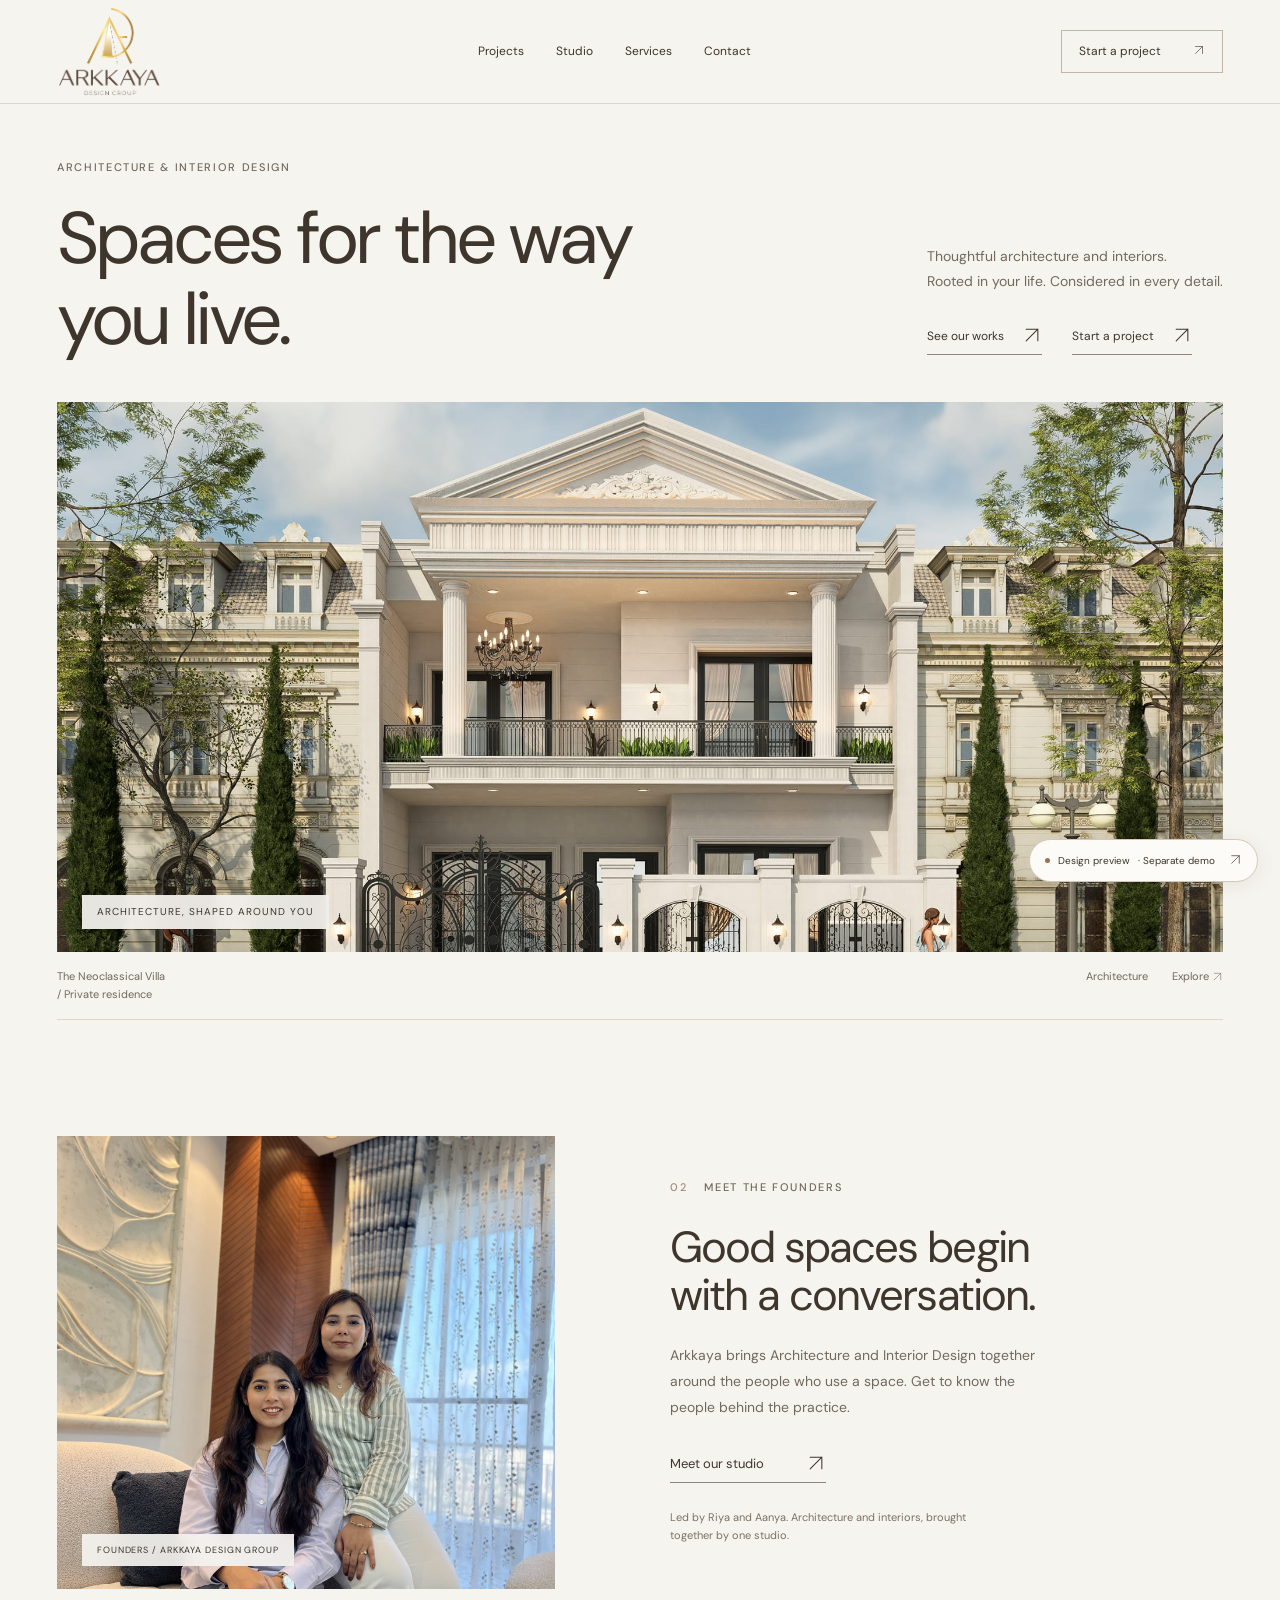
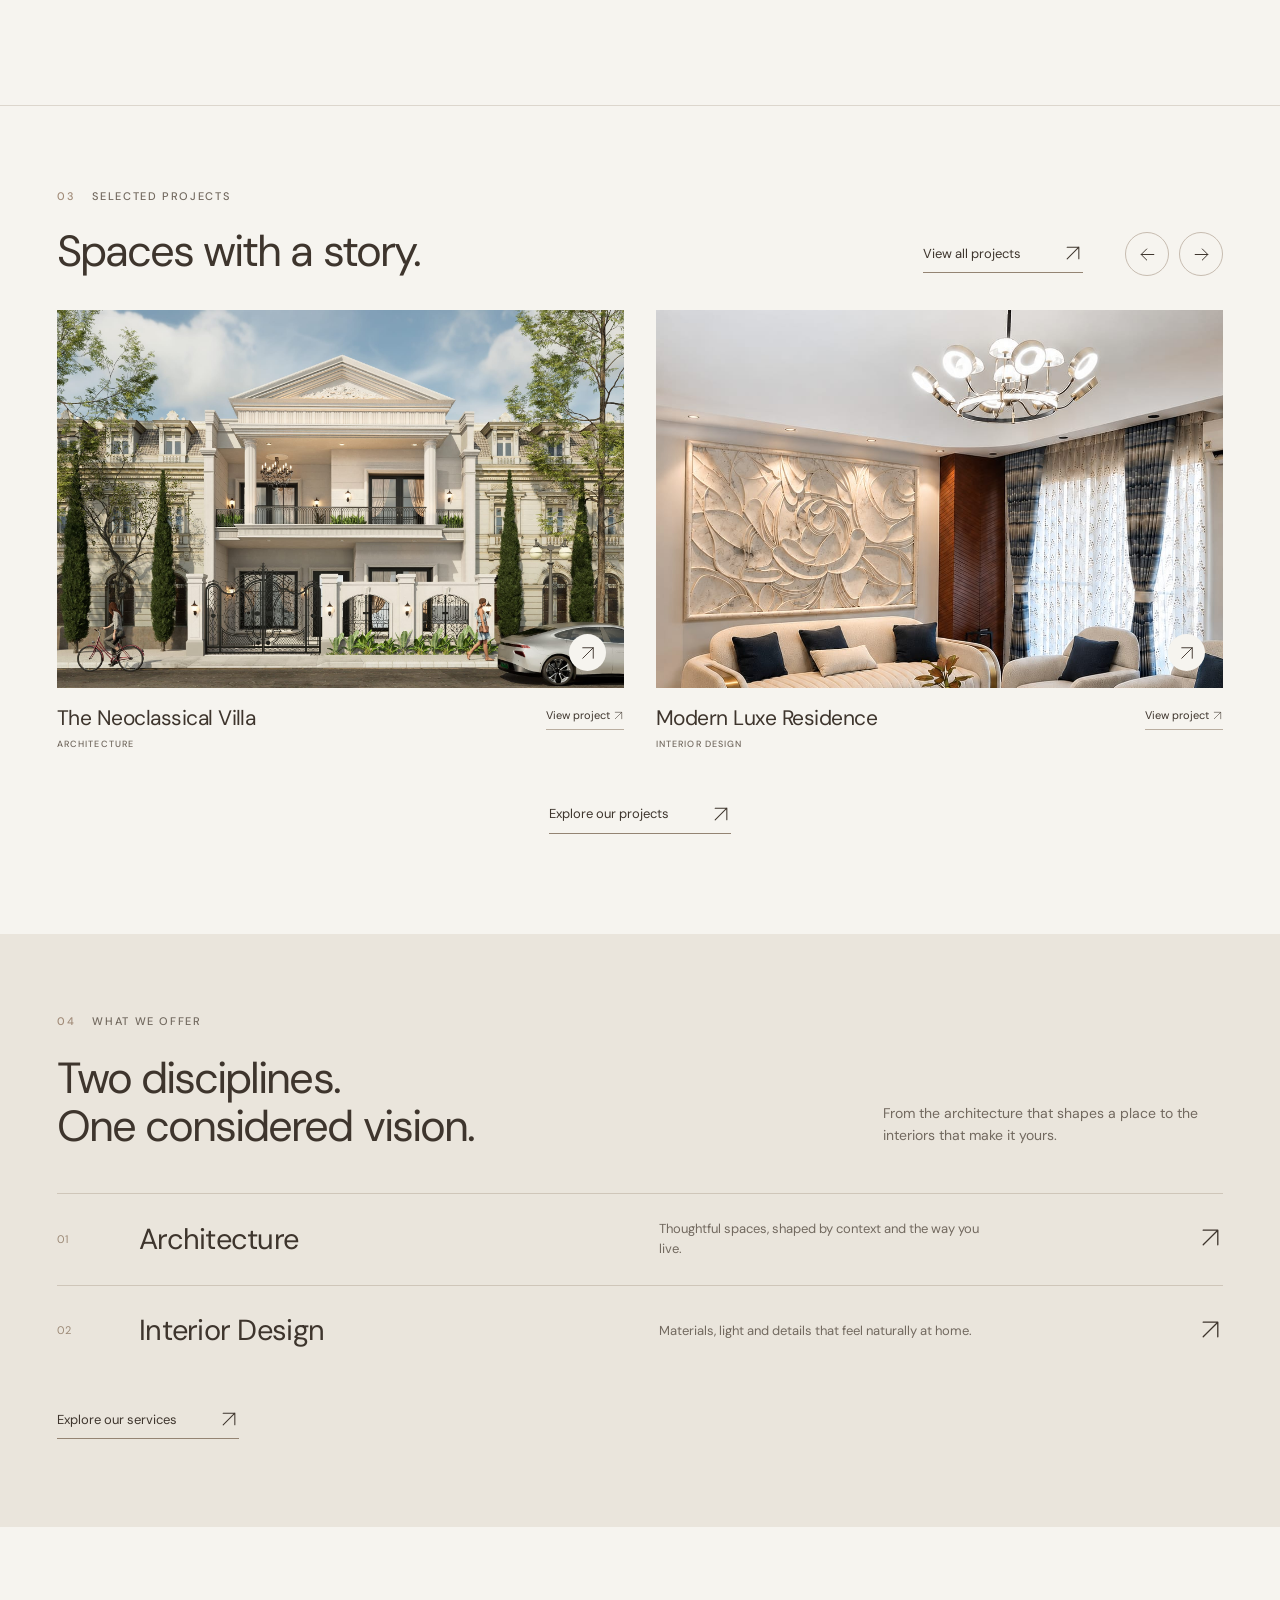
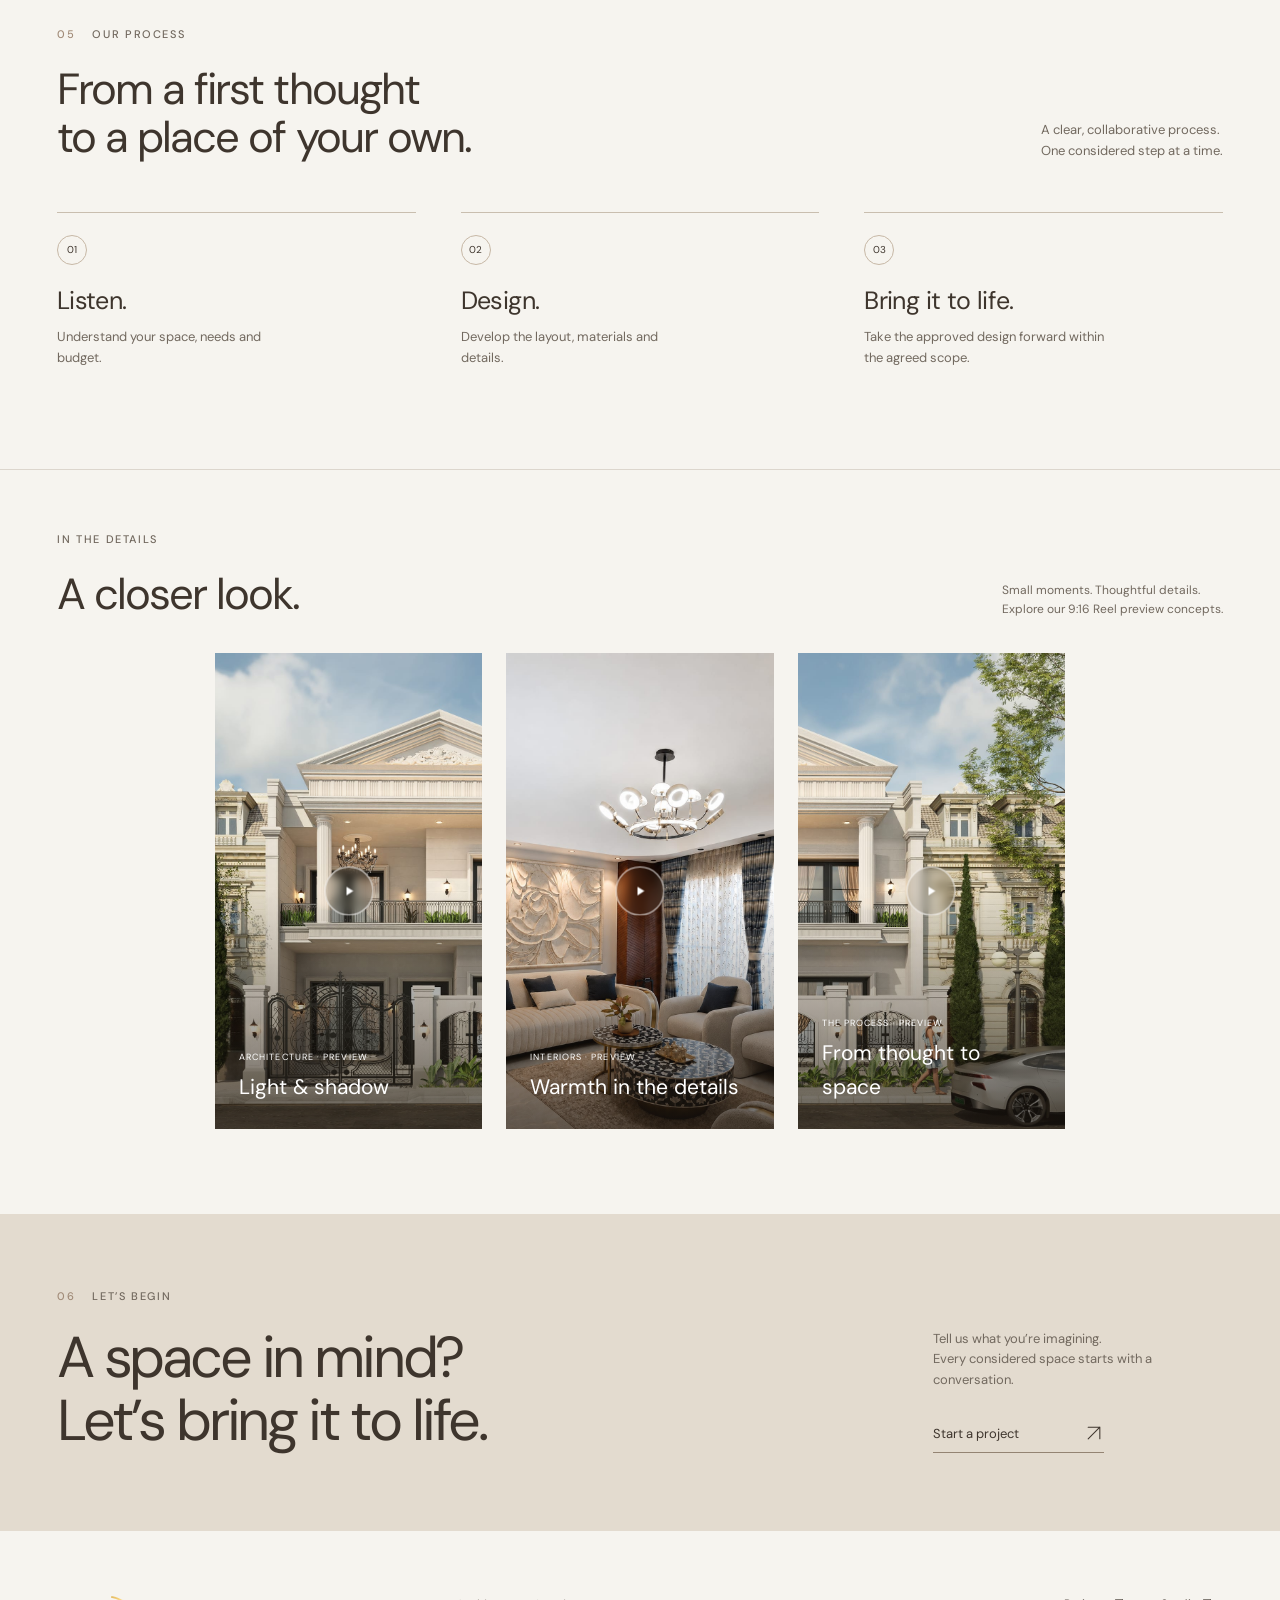
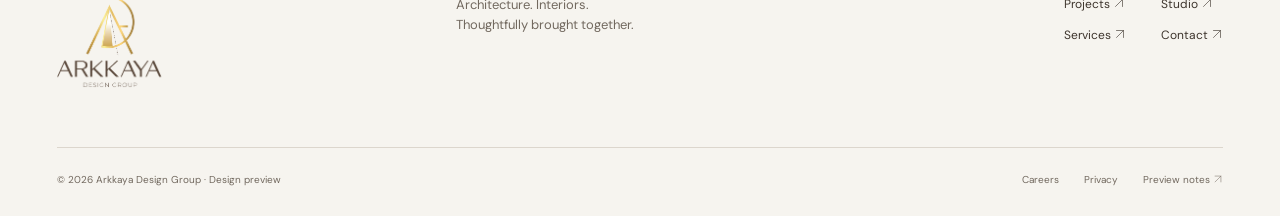
==== arkkaya-demo/index.html @ f7130bdd "Add separate Arkkaya redesign demo and section-by-section JPEG previews" ====
<!doctype html>
<html lang="en">
<head>
  <meta charset="UTF-8">
  <meta name="viewport" content="width=device-width, initial-scale=1.0">
  <meta name="theme-color" content="#f6f4ef">
  <meta name="description" content="A separate, interactive design preview for Arkkaya Design Group. Architecture and interior design, thoughtfully brought together.">
  <meta name="robots" content="noindex, nofollow">
  <title>Arkkaya — Spaces for the way you live</title>
  <link rel="stylesheet" href="styles.css">
  <script src="app.js" defer></script>
</head>
<body>
  <a class="skip-link" href="#main">Skip to content</a>
  <header class="site-header">
    <a class="wordmark" href="#/" aria-label="Arkkaya home"><img class="approved-logo" src="assets/original/assets-logo-full-light-DhTu90zN.png" alt="Arkkaya Design Group"></a>
    <nav class="desktop-nav" aria-label="Main navigation">
      <a href="#/projects">Projects</a><a href="#/about">Studio</a><a href="#/services">Services</a><a href="#/contact">Contact</a>
    </nav>
    <a class="header-cta" href="#/contact">Start a project <span aria-hidden="true">↗</span></a>
    <button class="menu-toggle" aria-label="Open navigation" aria-expanded="false" aria-controls="mobile-nav"><span></span><span></span></button>
  </header>
  <nav id="mobile-nav" class="mobile-nav" aria-label="Mobile navigation" hidden><a href="#/projects">Projects</a><a href="#/about">Studio</a><a href="#/services">Services</a><a href="#/contact">Contact</a></nav>
  <main id="main" tabindex="-1"></main>
  <footer class="site-footer">
    <div class="footer-top"><a class="wordmark" href="#/"><img class="approved-logo" src="assets/original/assets-logo-full-light-DhTu90zN.png" alt="Arkkaya Design Group"></a><p>Architecture. Interiors.<br>Thoughtfully brought together.</p><nav aria-label="Footer navigation"><a href="#/projects">Projects ↗</a><a href="#/about">Studio ↗</a><a href="#/services">Services ↗</a><a href="#/contact">Contact ↗</a></nav></div>
    <div class="footer-bottom"><span>© <span id="year">2026</span> Arkkaya Design Group · Design preview</span><div><a href="#/careers">Careers</a><a href="#/privacy">Privacy</a><button class="text-button" data-action="preview-notes">Preview notes ↗</button></div></div>
  </footer>
  <button class="preview-badge" data-action="preview-notes"><span></span> Design preview <span class="badge-detail">· Separate demo</span><span aria-hidden="true">↗</span></button>
  <dialog id="dialog" aria-label="Design preview"><button class="dialog-close" aria-label="Close dialog">×</button><div id="dialog-content"></div></dialog>
</body>
</html>
---- arkkaya-demo/styles.css ----
@font-face{font-family:DM Sans;src:url('assets/dm-sans.woff2') format('woff2');font-weight:400;font-style:normal;font-display:swap}
@font-face{font-family:DM Sans;src:url('assets/dm-sans-medium.woff2') format('woff2');font-weight:500 700;font-style:normal;font-display:swap}
:root{--paper:#f6f4ef;--white:#fdfcf9;--ink:#3e352d;--muted:#72695f;--line:#dcd6cd;--brown:#70513c;--sand:#eae5dc;--pad:clamp(24px,4.45vw,80px)}
*{box-sizing:border-box}html{scroll-behavior:smooth;scroll-padding-top:25px}body{margin:0;background:var(--paper);color:var(--ink);font-family:'DM Sans',Arial,sans-serif;font-size:16px;line-height:1.6;-webkit-font-smoothing:antialiased}body:has(dialog[open]){overflow:hidden}button,input,select,textarea{font:inherit}button,a{-webkit-tap-highlight-color:transparent}button,a,input,select,textarea{outline-offset:5px}a{color:inherit;text-decoration:none}button{cursor:pointer;color:inherit}img{display:block;width:100%;object-fit:cover;background:var(--sand)}h1,h2,h3,p{margin:0}h1,h2,h3{font-weight:400;line-height:1.1}h1{font-size:clamp(46px,5.7vw,88px);letter-spacing:-.055em}h2{font-size:clamp(36px,3.4vw,53px);letter-spacing:-.045em}h3{font-size:25px;letter-spacing:-.025em}p{color:var(--muted)}button{border:0;background:none}.container{padding-inline:var(--pad)}.eyebrow{font-size:11px;letter-spacing:.15em;text-transform:uppercase;font-weight:500;line-height:1.4;color:var(--muted)}.eyebrow .index{margin-right:17px;color:#a18b78}.arrow-link{display:inline-flex;gap:42px;align-items:center;padding:8px 0;border-bottom:1px solid #948473;font-size:13px;line-height:1.5;white-space:nowrap}.arrow-link span{font-size:20px;line-height:1}.arrow-link:hover{color:var(--brown);border-color:var(--brown)}.button{display:inline-flex;align-items:center;justify-content:space-between;gap:42px;padding:16px 22px;background:var(--brown);color:#fff;font-size:13px;border:1px solid var(--brown)}.button:hover{background:#543b2a}.button.secondary{background:transparent;color:var(--ink);border-color:var(--line)}.button.secondary:hover{background:var(--sand)}.site-header{height:104px;display:flex;align-items:center;padding:0 var(--pad);gap:30px;border-bottom:1px solid var(--line)}.wordmark{font-size:30px;line-height:1.1;letter-spacing:.13em;display:inline-flex;flex-direction:column;font-weight:500}.wordmark span{font-size:8px;letter-spacing:.32em;margin-top:6px}.desktop-nav{display:flex;gap:32px;margin:auto;font-size:12px}.desktop-nav a{position:relative;padding:8px 0}.desktop-nav a[aria-current=page]:after{content:'';position:absolute;bottom:0;left:0;right:0;height:1px;background:var(--brown)}.header-cta{border:1px solid #c1b6a8;display:flex;gap:32px;padding:11px 17px;font-size:12px}.header-cta:hover{background:var(--sand)}.menu-toggle{display:none}.mobile-nav{padding:20px var(--pad);border-bottom:1px solid var(--line);background:var(--paper)}.mobile-nav:not([hidden]){display:flex;flex-direction:column;gap:12px}.skip-link{position:absolute;top:-60px;left:20px;z-index:100;background:var(--ink);color:#fff;padding:12px}.skip-link:focus{top:10px}#main:focus{outline:none}.hero{padding-top:56px}.hero-heading{display:grid;grid-template-columns:1.5fr 1fr;gap:50px;align-items:end;margin:24px 0 42px}.hero-intro{max-width:328px;margin-left:auto;padding-bottom:5px}.hero-intro p{font-size:14px;line-height:1.8;max-width:300px}.hero-actions{display:flex;gap:30px;margin-top:23px}.hero-actions .arrow-link{gap:18px;font-size:12px}.hero-visual{position:relative;overflow:hidden}.hero-visual>img{height:clamp(350px,43vw,700px);object-position:center 53%}.image-corner{position:absolute;bottom:23px;left:25px;padding:9px 15px;background:rgba(246,244,239,.93);font-size:10px;letter-spacing:.1em;text-transform:uppercase;backdrop-filter:blur(8px)}.hero-caption{display:flex;justify-content:space-between;gap:20px;padding:16px 0;border-bottom:1px solid var(--line);font-size:11px;color:var(--muted)}.hero-caption span:last-child{display:flex;gap:24px}.section{padding-top:116px;padding-bottom:116px}.founders-section{display:grid;grid-template-columns:.9fr 1fr;gap:9vw;align-items:center}.founder-visual{position:relative;aspect-ratio:1.1;overflow:hidden}.founder-visual img{height:100%;object-position:80% 50%}.founder-visual .image-corner{font-size:9px}.founders-copy h2{margin:28px 0 24px}.founders-copy>p{font-size:14px;max-width:380px;line-height:1.85}.founders-copy .arrow-link{margin-top:24px}.founders-copy .asset-note{font-size:11px;line-height:1.7;margin-top:25px;max-width:340px;color:#7d7164}.projects-section{padding-top:83px;padding-bottom:100px;border-top:1px solid var(--line)}.section-heading{display:flex;justify-content:space-between;gap:24px;align-items:end;margin:24px 0 34px}.section-heading .section-heading-right{display:flex;align-items:center;gap:42px}.carousel-controls{display:flex;gap:10px}.round-button{width:44px;height:44px;border:1px solid #c7bcb0;border-radius:50%;font-size:21px;display:inline-flex;align-items:center;justify-content:center}.round-button:hover{background:var(--ink);color:#fff}.project-grid{display:grid;grid-template-columns:repeat(2,1fr);gap:32px}.project-card .project-image{position:relative;overflow:hidden;aspect-ratio:1.5;background:var(--sand)}.project-card img{height:100%;transition:transform .6s}.project-card:hover img{transform:scale(1.035)}.project-image .image-open{position:absolute;bottom:17px;right:18px;background:var(--paper);width:37px;height:37px;display:flex;align-items:center;justify-content:center;border-radius:50%;font-size:18px}.project-card-copy{display:flex;justify-content:space-between;align-items:start;gap:10px;padding-top:19px}.project-card h3{font-size:23px}.project-card-copy .eyebrow{font-size:9px;margin-top:8px;letter-spacing:.12em}.project-card-copy .view-project{font-size:11px;border-bottom:1px solid #baaea0;white-space:nowrap;padding-bottom:4px}.section-bottom-link{display:flex;justify-content:center;margin-top:45px}.services-section{padding-top:80px;padding-bottom:88px;background:var(--sand)}.services-intro{display:grid;grid-template-columns:1fr 1fr;gap:6vw;align-items:end;margin-bottom:42px}.services-intro h2{margin-top:26px}.services-intro>p{font-size:14px;max-width:340px;margin:0 0 4px auto}.service-row{display:grid;grid-template-columns:62px 1fr 1fr 44px;gap:20px;align-items:center;padding:25px 0;border-top:1px solid #cfc6b9}.service-row:last-child{border-bottom:1px solid #cfc6b9}.service-row .num{font-size:11px;color:#9b8976}.service-row h3{font-size:29px}.service-row p{font-size:13px;max-width:330px}.service-row .service-arrow{font-size:25px;text-align:right}.service-row:hover .service-arrow{transform:translate(4px,-4px)}.service-link{margin-top:25px}.process-section{padding-top:100px;padding-bottom:100px}.process-header{display:flex;justify-content:space-between;align-items:end;gap:30px}.process-header h2{margin-top:24px}.process-header>p{font-size:13px;max-width:220px}.process-grid{display:grid;grid-template-columns:repeat(3,1fr);gap:45px;margin-top:50px}.process-step{border-top:1px solid #c9beaf;padding-top:22px}.step-number{width:30px;height:30px;border:1px solid #c7b8a6;border-radius:50%;display:flex;align-items:center;justify-content:center;font-size:10px;margin-bottom:22px}.process-step h3{font-size:25px;margin-bottom:13px}.process-step p{font-size:13px;max-width:240px}.reels-section{padding-top:62px;padding-bottom:85px;border-top:1px solid var(--line)}.reels-grid{display:grid;grid-template-columns:repeat(3,1fr);gap:24px;margin-top:34px}.reel-card{text-align:left;position:relative;aspect-ratio:9/16;overflow:hidden;background:var(--sand);padding:0;width:100%;max-height:435px}.reel-card img{height:100%;transition:transform .6s}.reel-card:hover img{transform:scale(1.04)}.reel-card:after{content:'';position:absolute;inset:50% 0 0;background:linear-gradient(transparent,rgba(30,24,18,.65))}.play-circle{display:flex;align-items:center;justify-content:center;border:1px solid rgba(255,255,255,.8);border-radius:50%;width:49px;height:49px;color:#fff;font-size:15px;position:absolute;top:50%;left:50%;transform:translate(-50%,-50%);background:rgba(70,60,43,.12);backdrop-filter:blur(4px);z-index:1}.reel-caption{position:absolute;bottom:24px;left:24px;right:24px;z-index:1;color:#fff}.reel-caption span{font-size:9px;letter-spacing:.12em;text-transform:uppercase;display:block;margin-bottom:7px}.reel-caption strong{font-weight:400;font-size:21px}.reels-section .section-heading>p{font-size:12px;max-width:260px}.contact-band{background:#e3dbcf;padding-top:75px;padding-bottom:78px;display:grid;grid-template-columns:1fr auto;gap:30px;align-items:end}.contact-band h2{font-size:clamp(44px,4.5vw,70px);margin-top:22px;line-height:1.1;letter-spacing:-.055em}.contact-band-right{max-width:290px}.contact-band-right p{font-size:13px;margin-bottom:24px}.contact-band .arrow-link{gap:65px}.site-footer{padding:64px var(--pad) 28px}.footer-top{display:grid;grid-template-columns:1fr 1fr 1fr;gap:30px;align-items:start;padding-bottom:57px}.footer-top>p{font-size:13px}.footer-top nav{display:grid;grid-template-columns:1fr 1fr;gap:12px 35px;font-size:12px;justify-self:end}.footer-bottom{display:flex;justify-content:space-between;gap:25px;border-top:1px solid var(--line);padding-top:24px;font-size:10px;color:var(--muted)}.footer-bottom>div{display:flex;gap:25px}.text-button{padding:0;font-size:inherit}.preview-badge{position:fixed;bottom:18px;right:22px;z-index:10;background:#fdfbf7;box-shadow:0 3px 20px #382a1714;border:1px solid #d2c7b9;border-radius:30px;padding:10px 15px;display:flex;gap:8px;align-items:center;font-size:10px}.preview-badge>span:first-child{width:5px;height:5px;background:#957257;border-radius:50%}.preview-badge>span:last-child{margin-left:6px;font-size:13px}.page-intro{padding-top:65px;padding-bottom:48px}.page-intro h1{margin-top:24px}.page-intro .intro-bottom{display:flex;justify-content:space-between;gap:30px;align-items:end;margin-top:28px}.page-intro p{font-size:14px;max-width:420px}.filter-bar{display:flex;gap:9px;padding-top:28px;border-top:1px solid var(--line);margin-bottom:35px}.filter{border:1px solid #cfc5b8;border-radius:30px;padding:9px 20px;font-size:12px}.filter[aria-pressed=true]{background:var(--ink);color:#fff;border-color:var(--ink)}.filter:hover{border-color:var(--ink)}.listing-grid{row-gap:45px;padding-bottom:95px}.project-page .breadcrumb{display:flex;gap:16px;align-items:center;font-size:11px;color:var(--muted);margin-top:35px}.project-page .breadcrumb a{border-bottom:1px solid var(--line)}.project-page .project-title{display:grid;grid-template-columns:1.4fr 1fr;gap:40px;align-items:end;margin:40px 0}.project-page .project-title h1{margin-top:18px;font-size:clamp(46px,5vw,77px)}.project-page .project-title>p{font-size:14px;max-width:300px;justify-self:end}.project-hero{height:clamp(350px,48vw,740px)}.project-facts{display:grid;grid-template-columns:repeat(3,1fr);padding:28px 0;border-bottom:1px solid var(--line)}.project-facts dt{font-size:9px;letter-spacing:.12em;text-transform:uppercase;color:var(--muted);margin-bottom:7px}.project-facts dd{font-size:13px;margin:0}.project-story{max-width:640px;margin:80px auto;text-align:center}.project-story h2{font-size:38px;margin-bottom:20px}.project-story p{font-size:14px}.project-gallery{display:grid;grid-template-columns:1.2fr .8fr;gap:26px}.gallery-tile{padding:0;text-align:left;width:100%}.gallery-tile img{height:540px}.gallery-tile:nth-child(2) img{object-position:86% center}.gallery-tile.full{grid-column:1/-1}.gallery-tile.full img{height:490px}.gallery-tile span{display:flex;justify-content:space-between;gap:20px;padding:12px 0;font-size:10px;color:var(--muted)}.next-project{margin-top:80px;margin-bottom:75px;padding-top:30px;border-top:1px solid var(--line);display:flex;justify-content:space-between;align-items:center}.next-project .eyebrow{margin-bottom:12px}.next-project h3{font-size:30px}.next-project>a{font-size:40px}.service-feature{display:grid;grid-template-columns:1fr 1fr;gap:70px;align-items:center;padding-bottom:80px}.service-feature img{height:480px}.service-feature .eyebrow{margin-bottom:24px}.service-feature h2{margin-bottom:20px}.service-feature p{font-size:14px;max-width:380px}.service-feature ul{padding:0;margin:25px 0;list-style:none;font-size:12px;color:var(--muted)}.service-feature li{border-bottom:1px solid var(--line);padding:10px 0;max-width:350px}.service-feature li:before{content:'↗';margin-right:15px}.studio-lead{display:grid;grid-template-columns:1fr 1fr;gap:80px;padding-bottom:80px;align-items:center}.studio-lead img{height:480px}.studio-lead h2{margin-bottom:25px}.studio-lead p{font-size:14px;line-height:1.9}.founders-detail{padding-top:65px;padding-bottom:70px;border-top:1px solid var(--line);display:grid;grid-template-columns:1fr 1fr;gap:70px}.founders-detail h2{margin-top:22px}.founders-detail p{font-size:14px;margin-bottom:25px}.asset-placeholder{background:var(--sand);padding:24px;border:1px solid var(--line);color:var(--muted);font-size:12px}.asset-placeholder p{font-size:12px;margin-bottom:0}.contact-layout{display:grid;grid-template-columns:.8fr 1.2fr;gap:100px;padding-bottom:100px}.contact-aside h3{font-size:26px;margin-bottom:18px}.contact-aside p{font-size:13px;max-width:260px}.contact-aside .asset-placeholder{margin-top:32px;max-width:320px}.contact-aside .arrow-link{margin-top:30px}.form-grid{display:grid;grid-template-columns:1fr 1fr;gap:25px}.field{display:flex;flex-direction:column;gap:9px}.field label{font-size:11px;color:var(--muted)}.field input,.field select,.field textarea{border:0;border-bottom:1px solid #bfb2a0;background:transparent;border-radius:0;padding:11px 0;color:var(--ink);width:100%;font-size:14px}.field select{min-height:48px}.field input::placeholder,.field textarea::placeholder{color:#92877b;font-size:12px}.field textarea{resize:vertical;min-height:115px}.field.wide{grid-column:1/-1}.form-note{font-size:11px;margin:22px 0}.form-note a{border-bottom:1px solid var(--line)}.form-status{padding:18px;background:var(--sand);font-size:13px;color:var(--ink);margin-top:22px;line-height:1.8}.form-status:empty{display:none}.privacy-content{max-width:780px;padding-top:15px;padding-bottom:100px}.privacy-content h2{font-size:25px;margin-top:35px;margin-bottom:16px}.privacy-content p{font-size:14px;line-height:1.9}.back-link{font-size:12px;display:inline-block;margin-top:28px;border-bottom:1px solid var(--line)}dialog{border:1px solid var(--line);background:var(--paper);color:var(--ink);padding:48px;max-width:640px;width:calc(100% - 32px);max-height:90dvh;overflow:auto}dialog::backdrop{background:#21170fc9;backdrop-filter:blur(5px)}.dialog-close{position:absolute;top:10px;right:14px;font-size:29px;z-index:3;line-height:1.2;min-width:34px;min-height:34px}.dialog-copy h2{font-size:33px;margin:18px 0}.dialog-copy p,.dialog-copy li{font-size:13px;color:var(--muted);line-height:1.8}.dialog-copy ul{padding-left:18px}.dialog-copy .button{margin-top:22px}.lightbox-dialog{max-width:1100px;padding:45px 20px 20px}.lightbox-dialog img{max-height:70dvh;object-fit:contain;background:transparent}.lightbox-controls{display:flex;justify-content:space-between;align-items:center;gap:20px;margin-top:15px;font-size:11px}.reel-dialog{max-width:390px;padding:0;border:0;background:#352c23;color:#fff}.reel-dialog .dialog-close{color:white;background:#21170f55;border-radius:50%;top:22px;right:14px}.reel-player{position:relative;aspect-ratio:9/16;overflow:hidden}.reel-player img{height:100%;object-position:var(--position,50%) center;transition:object-position 5s linear}.reel-player:after{content:'';position:absolute;inset:40% 0 0;background:linear-gradient(transparent,rgba(21,17,13,.8))}.reel-timeline{position:absolute;top:10px;left:10px;right:10px;display:flex;gap:5px;z-index:2}.reel-timeline span{height:3px;background:#ffffff60;flex:1}.reel-timeline span.active{background:#fff}.reel-text{position:absolute;bottom:65px;left:25px;right:25px;z-index:2}.reel-text .eyebrow{color:#fff;margin-bottom:15px}.reel-text h2{font-size:36px;letter-spacing:-.04em}.reel-text p{color:#ede4d8;font-size:12px;margin-top:15px}.reel-controls{position:absolute;z-index:2;bottom:15px;left:20px;right:20px;display:flex;justify-content:space-between;align-items:center}.reel-controls button{color:#fff;font-size:12px;border:1px solid #ffffff66;border-radius:30px;padding:6px 14px}.reel-controls .reel-count{font-size:10px}.empty-message{grid-column:1/-1;padding:50px 0}.visually-hidden{position:absolute;width:1px;height:1px;padding:0;overflow:hidden;clip:rect(0,0,0,0);white-space:nowrap;border:0}
.inline-icon{width:1em;height:1em;display:inline-block;vertical-align:-.12em;fill:none;stroke:currentColor;stroke-width:1.25;stroke-linecap:round;stroke-linejoin:round;flex-shrink:0}.round-button .inline-icon{width:19px;height:19px}.reels-grid{max-width:850px;margin-inline:auto}.reel-card{max-height:none}
@media(min-width:1600px){body{max-width:1900px;margin:auto}}
@media(max-width:1000px){.desktop-nav{gap:22px}.site-header{gap:20px}.header-cta{gap:18px}.hero-heading{gap:32px}.hero-actions{gap:18px}.hero-actions .arrow-link{gap:10px}.founders-section{gap:6vw}.section{padding-block:80px}.section-heading .section-heading-right{gap:25px}.reel-card{max-height:none}.contact-layout{gap:55px}.service-feature{gap:40px}.service-feature img{height:420px}.studio-lead{gap:40px}}
@media(max-width:700px){:root{--pad:22px}.site-header{height:82px;justify-content:space-between;gap:16px}.wordmark{font-size:25px}.wordmark span{font-size:6.5px}.desktop-nav{display:none}.header-cta{margin-left:auto;font-size:10px;padding:9px 11px;gap:13px}.menu-toggle{display:flex;flex-direction:column;gap:5px;padding:9px 0 9px 6px;min-width:27px;min-height:35px;justify-content:center}.menu-toggle span{height:1px;width:21px;background:var(--ink)}.hero{padding-top:34px}.hero>.eyebrow{font-size:9px}.hero-heading{grid-template-columns:1fr;gap:22px;margin:21px 0 28px}.hero h1{font-size:51px;letter-spacing:-.055em}.hero-intro{margin:0;max-width:none}.hero-intro p{font-size:12px;max-width:295px;line-height:1.8}.hero-actions{margin-top:17px;gap:28px}.hero-actions .arrow-link{font-size:11px;gap:25px}.hero-visual>img{height:390px;object-position:54% center}.image-corner{left:14px;bottom:14px;font-size:8px;padding:7px 10px}.hero-caption{font-size:9px;padding:12px 0;gap:10px}.hero-caption span:last-child{gap:12px}.hero-caption .desktop-caption{display:none}.section{padding-block:64px}.founders-section{grid-template-columns:1fr;gap:30px}.founder-visual{aspect-ratio:1.18;order:2}.founders-copy h2{font-size:37px;margin:20px 0}.founders-copy>p{font-size:12px}.founders-copy .arrow-link{margin-top:19px;font-size:12px}.founders-copy .asset-note{font-size:10px;margin-top:15px}.eyebrow{font-size:9px}.projects-section{padding-top:53px;padding-bottom:60px}.section-heading{margin:20px 0 25px;align-items:center;gap:10px}.section-heading h2{font-size:35px}.section-heading .section-heading-right{gap:10px}.section-heading-right>.arrow-link{display:none}.carousel-controls{gap:7px}.round-button{width:36px;height:36px;font-size:18px}.project-grid{grid-template-columns:1fr;gap:30px}.project-card .project-image{aspect-ratio:1.38}.project-card-copy{padding-top:15px}.project-card h3{font-size:22px}.project-card-copy .eyebrow{font-size:8px}.project-card-copy .view-project{font-size:10px}.project-image .image-open{bottom:14px;right:14px;width:32px;height:32px}.section-bottom-link{margin-top:27px}.section-bottom-link .arrow-link{font-size:11px}.services-section{padding-block:55px}.services-intro{grid-template-columns:1fr;gap:18px;margin-bottom:30px}.services-intro h2{font-size:36px;margin-top:19px}.services-intro>p{margin:0;font-size:12px;max-width:290px}.service-row{grid-template-columns:24px 1fr 24px;gap:14px;padding:22px 0}.service-row h3{font-size:25px}.service-row p{grid-column:2;grid-row:2;font-size:11px}.service-row .service-arrow{grid-column:3;grid-row:1;font-size:21px}.service-row .num{font-size:9px}.service-link .arrow-link{font-size:11px}.process-section{padding-block:61px}.process-header{display:block}.process-header h2{font-size:36px;margin-top:20px}.process-header>p{font-size:12px;margin-top:18px;max-width:270px}.process-grid{grid-template-columns:1fr;gap:24px;margin-top:32px}.process-step{display:grid;grid-template-columns:33px 1fr;column-gap:17px;padding-top:22px}.step-number{grid-row:1/3;margin:0;width:27px;height:27px;font-size:9px}.process-step h3{font-size:23px;margin-bottom:10px}.process-step p{font-size:12px;max-width:270px;grid-column:2}.reels-section{padding-top:48px;padding-bottom:55px}.reels-section .section-heading{display:block}.reels-section .section-heading>p{font-size:11px;margin-top:16px}.reels-grid{gap:12px;grid-template-columns:repeat(3,minmax(0,1fr));margin-top:25px}.reel-caption{bottom:12px;left:10px;right:10px}.reel-caption span{font-size:6px;letter-spacing:.08em}.reel-caption strong{font-size:13px;line-height:1.2;display:block}.play-circle{width:29px;height:29px;font-size:10px}.contact-band{padding-block:53px;grid-template-columns:1fr;gap:25px}.contact-band h2{font-size:46px;margin-top:20px}.contact-band-right{max-width:290px}.contact-band-right p{font-size:12px;margin-bottom:16px}.contact-band .arrow-link{font-size:12px}.site-footer{padding-top:43px;padding-bottom:75px}.footer-top{grid-template-columns:1fr 1fr;gap:29px 20px;padding-bottom:35px}.footer-top>p{font-size:11px}.footer-top nav{grid-column:1/-1;justify-self:stretch;display:flex;justify-content:space-between;gap:10px;font-size:11px}.footer-bottom{flex-direction:column;gap:15px;font-size:9px;padding-top:20px}.footer-bottom>div{gap:20px}.preview-badge{right:12px;bottom:12px;padding:8px 12px;font-size:9px}.preview-badge .badge-detail{display:none}.page-intro{padding-top:40px;padding-bottom:32px}.page-intro h1{margin-top:20px;font-size:49px}.page-intro p{font-size:12px}.page-intro .intro-bottom{margin-top:20px}.filter-bar{padding-top:23px;gap:7px;margin-bottom:25px}.filter{font-size:10px;padding:8px 13px}.listing-grid{padding-bottom:55px}.project-page .breadcrumb{font-size:10px;margin-top:25px;gap:11px}.project-page .project-title{grid-template-columns:1fr;gap:23px;margin:30px 0}.project-page .project-title h1{font-size:46px;margin-top:18px}.project-page .project-title>p{justify-self:start;font-size:12px}.project-hero{height:340px;object-position:55% center}.project-facts{gap:10px;padding-block:20px}.project-facts dt{font-size:8px}.project-facts dd{font-size:10px}.project-story{margin:45px auto}.project-story h2{font-size:32px}.project-story p{font-size:12px}.project-gallery{gap:20px;grid-template-columns:1fr}.gallery-tile img{height:340px}.gallery-tile:nth-child(2) img{height:440px}.gallery-tile.full{grid-column:auto}.gallery-tile.full img{height:250px}.gallery-tile span{font-size:9px}.next-project{margin-top:45px;margin-bottom:45px;padding-top:25px}.next-project h3{font-size:25px}.next-project>a{font-size:30px}.service-feature{grid-template-columns:1fr;gap:28px;padding-bottom:55px}.service-feature img{height:320px}.service-feature:nth-child(odd) img{order:2}.service-feature .eyebrow{margin-bottom:18px}.service-feature h2{font-size:36px;margin-bottom:18px}.service-feature p{font-size:12px}.service-feature ul{font-size:11px}.service-feature .arrow-link{font-size:11px}.studio-lead{grid-template-columns:1fr;gap:28px;padding-bottom:55px}.studio-lead img{height:330px}.studio-lead h2{font-size:36px}.studio-lead p{font-size:12px}.founders-detail{grid-template-columns:1fr;gap:28px;padding-block:45px}.founders-detail h2{font-size:36px}.founders-detail p{font-size:12px}.contact-layout{grid-template-columns:1fr;gap:40px;padding-bottom:60px}.contact-aside h3{font-size:25px}.contact-aside p{font-size:12px;max-width:100%}.contact-aside .asset-placeholder{max-width:100%;margin-top:20px}.contact-aside .arrow-link{margin-top:20px;font-size:11px}.form-grid{gap:24px 15px}.field label{font-size:10px}.field input,.field select,.field textarea{font-size:12px}.field input::placeholder,.field textarea::placeholder{font-size:11px}.form-note{font-size:10px}.form-grid .button{font-size:12px}.privacy-content{padding-bottom:60px}.privacy-content p{font-size:12px}.privacy-content h2{font-size:24px}dialog{padding:40px 24px 28px}.dialog-copy h2{font-size:29px}.dialog-copy p,.dialog-copy li{font-size:12px}.lightbox-dialog{padding:42px 10px 15px}.reel-dialog{padding:0;width:min(360px,calc(100% - 25px));max-height:94dvh}.reel-player{max-height:94dvh}.reel-text h2{font-size:32px}}
@media(prefers-reduced-motion:reduce){html{scroll-behavior:auto}*,*:before,*:after{transition:none!important;animation:none!important}}

/* Original brand and founder assets, reused without image editing. */
.wordmark{width:110px;flex-shrink:0}.wordmark .approved-logo{width:105px;height:88px;object-fit:contain;background:transparent}.site-footer .wordmark .approved-logo{height:95px}.founder-visual img{object-position:center 28%}.founders-portrait{margin-top:28px;max-width:400px;aspect-ratio:3/4;object-position:center 25%}.founder-bios{padding-top:45px}.founder-bios article+article{border-top:1px solid var(--line);padding-top:28px;margin-top:30px}.founder-bios h3{font-size:31px;margin:14px 0}.founder-bios p{max-width:370px}.contact-aside .asset-placeholder a{display:inline-block;margin-top:8px;border-bottom:1px solid var(--line);overflow-wrap:anywhere}.contact-aside .asset-placeholder small{display:block;margin-top:12px}.project-card h3{font-size:21px}.hero-visual>img{object-position:center 38%}
@media(max-width:700px){.wordmark{width:82px}.wordmark .approved-logo{width:80px;height:69px}.site-footer .wordmark .approved-logo{height:78px}.founder-bios{padding-top:0}.founder-bios h3{font-size:28px}.hero-visual>img{object-position:center 45%}.project-card h3{font-size:22px}.founder-visual{aspect-ratio:1}}
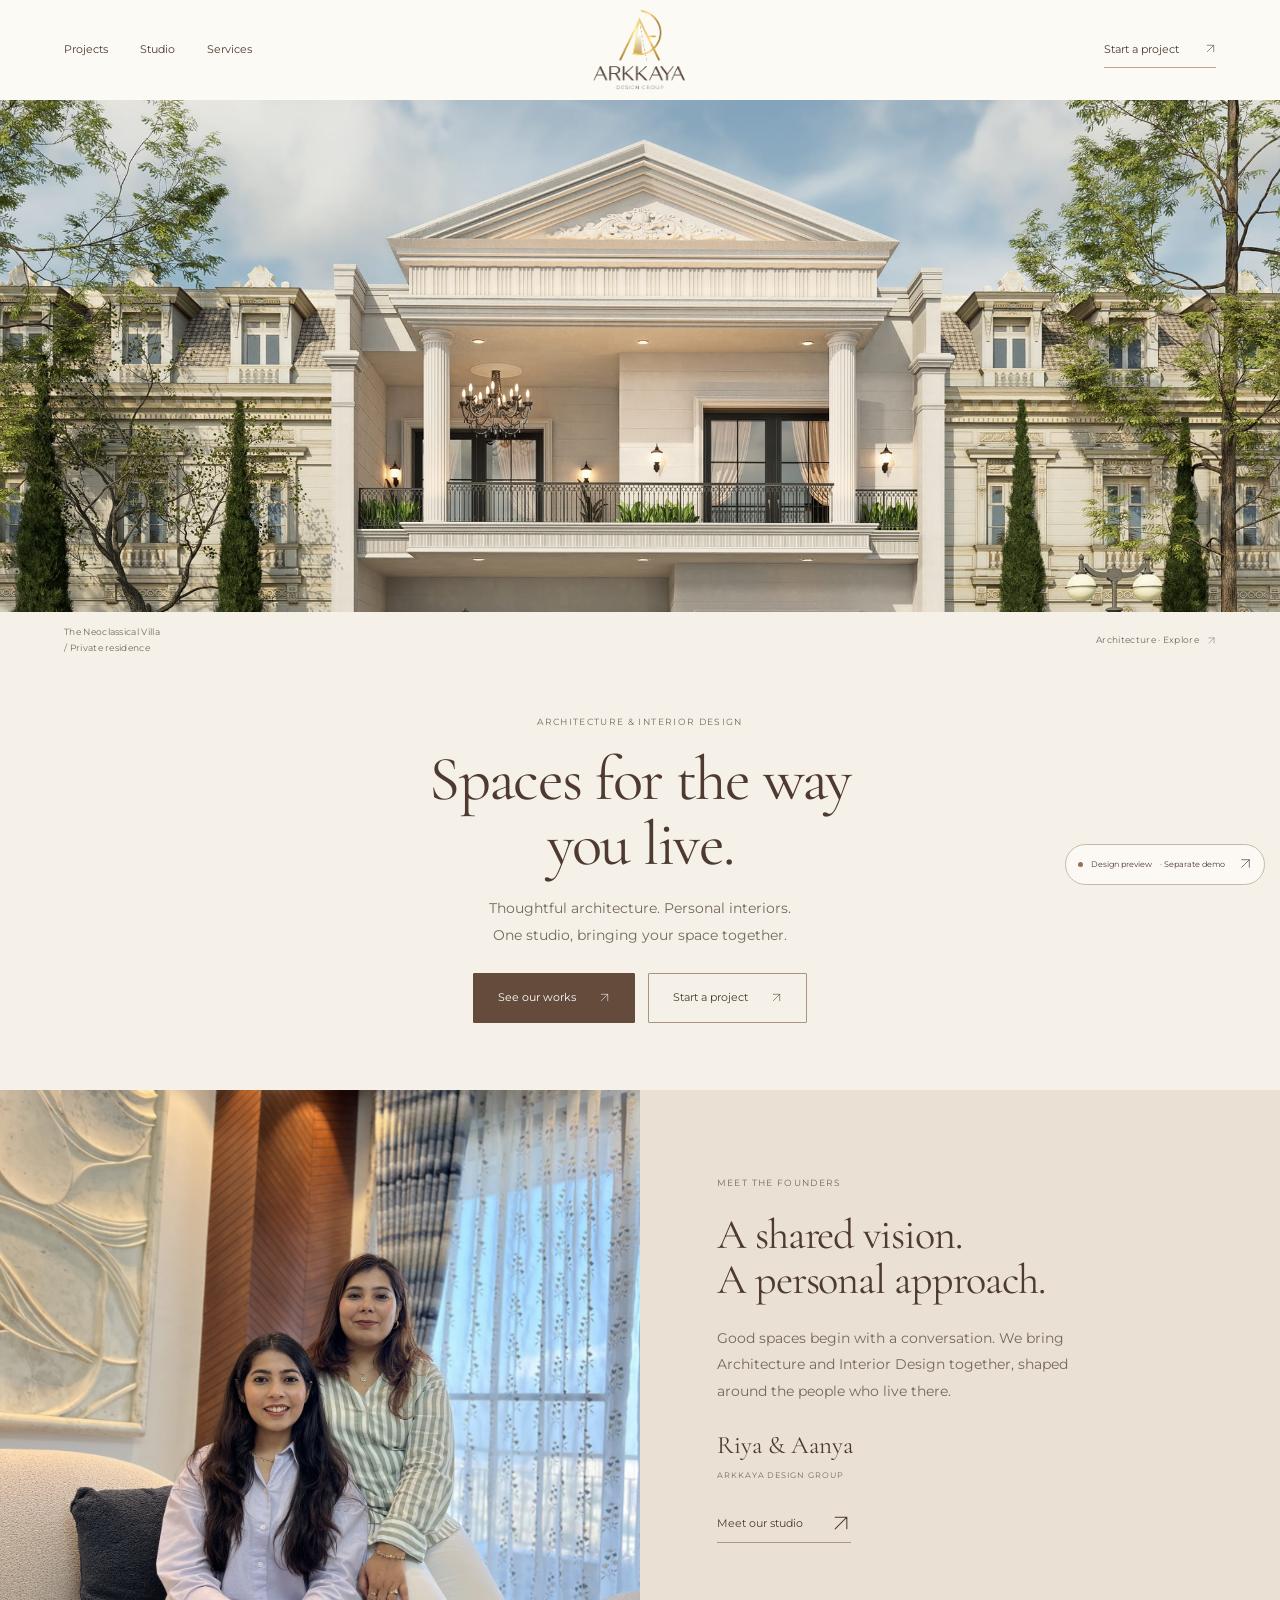
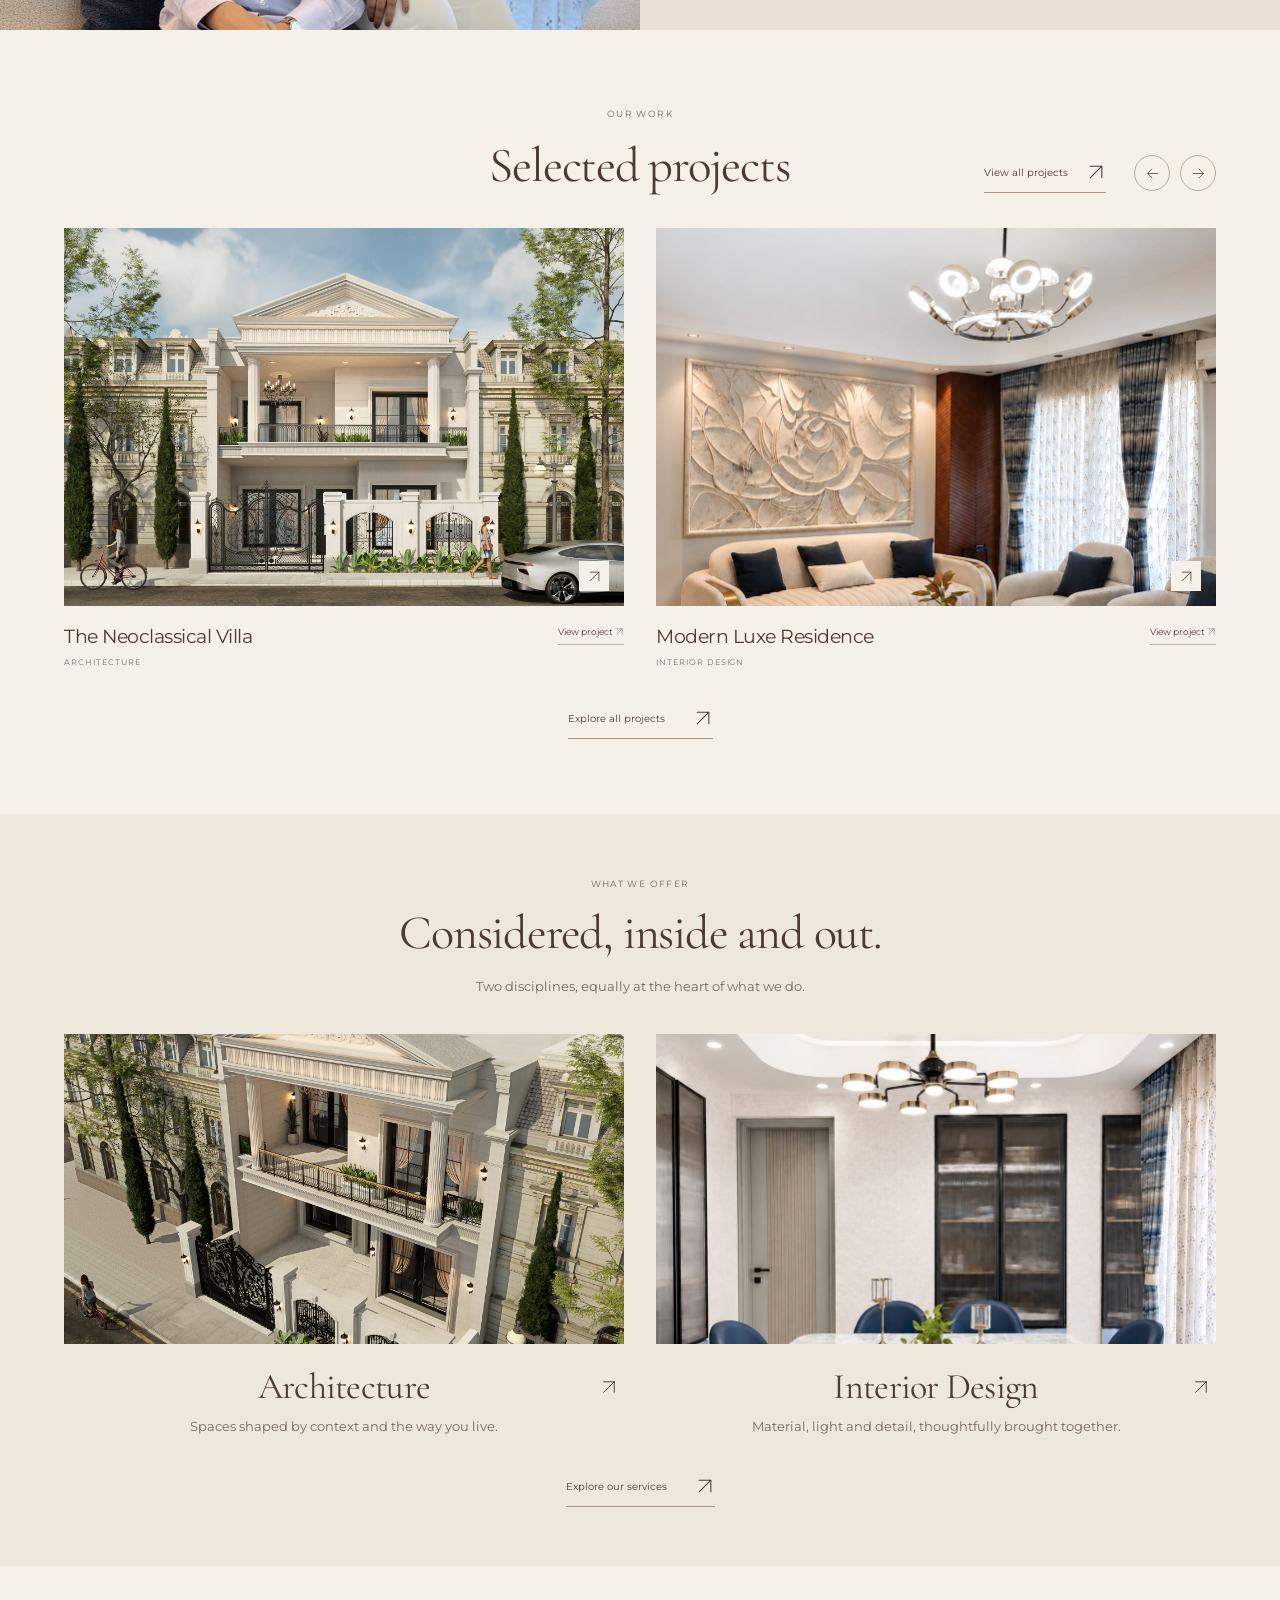
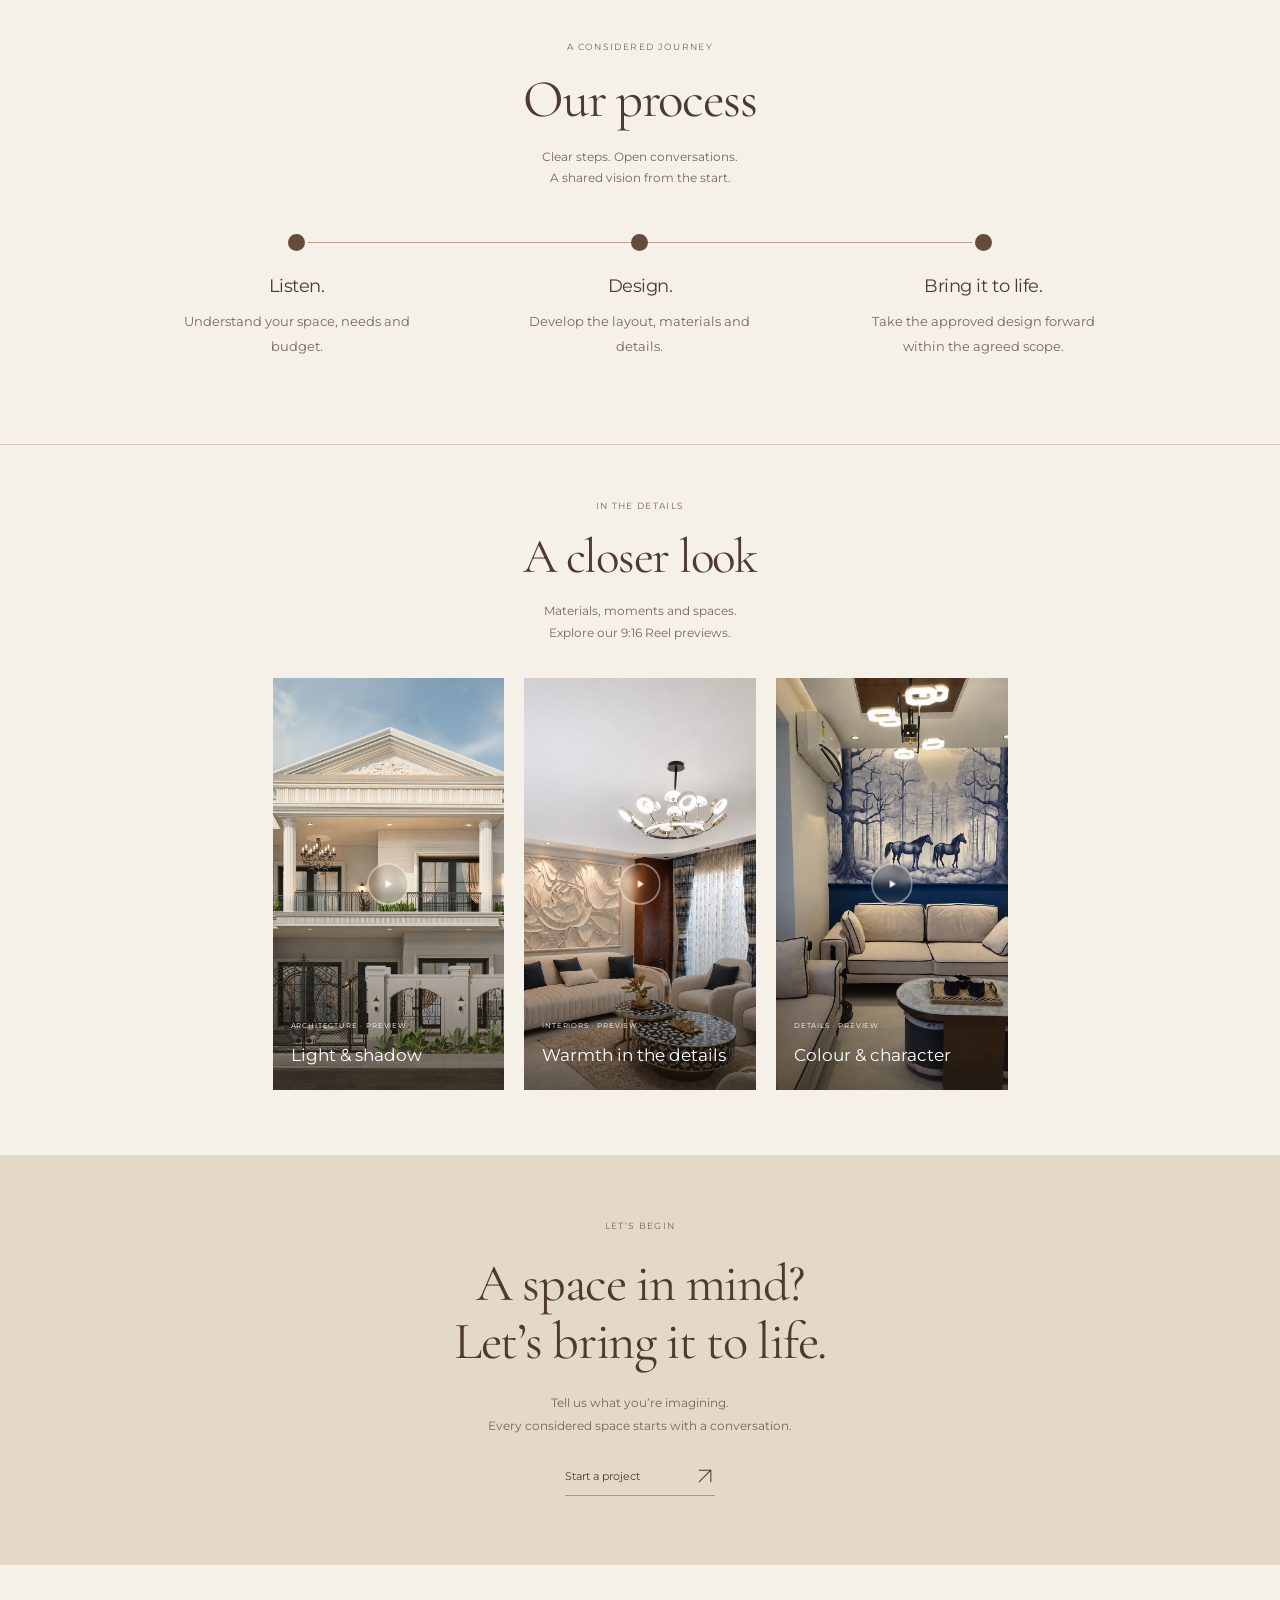
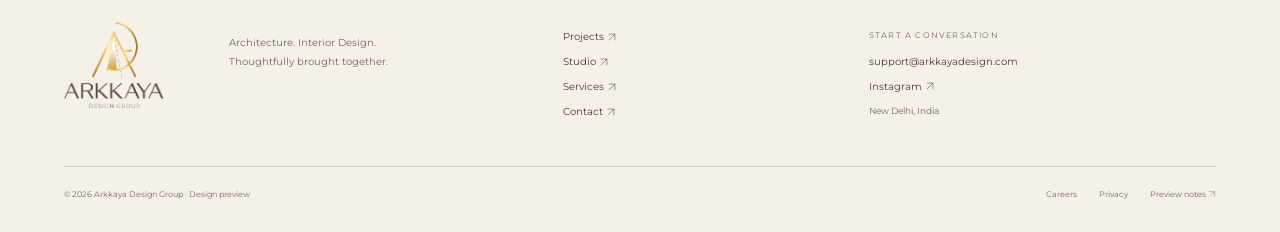
==== commit 0e79bc51: "Redesign separate Arkkaya demo around the B.Form reference" ====
--- a/arkkaya-demo/index.html
+++ b/arkkaya-demo/index.html
@@ -3,7 +3,7 @@
 <head>
   <meta charset="UTF-8">
   <meta name="viewport" content="width=device-width, initial-scale=1.0">
-  <meta name="theme-color" content="#f6f4ef">
+  <meta name="theme-color" content="#f5f1e9">
   <meta name="description" content="A separate, interactive design preview for Arkkaya Design Group. Architecture and interior design, thoughtfully brought together.">
   <meta name="robots" content="noindex, nofollow">
   <title>Arkkaya — Spaces for the way you live</title>
@@ -15,15 +15,15 @@
   <header class="site-header">
     <a class="wordmark" href="#/" aria-label="Arkkaya home"><img class="approved-logo" src="assets/original/assets-logo-full-light-DhTu90zN.png" alt="Arkkaya Design Group"></a>
     <nav class="desktop-nav" aria-label="Main navigation">
-      <a href="#/projects">Projects</a><a href="#/about">Studio</a><a href="#/services">Services</a><a href="#/contact">Contact</a>
+      <a href="#/projects">Projects</a><a href="#/about">Studio</a><a href="#/services">Services</a>
     </nav>
-    <a class="header-cta" href="#/contact">Start a project <span aria-hidden="true">↗</span></a>
+    <a class="header-cta" href="#/contact"><span class="desktop-cta">Start a project</span><span class="mobile-cta">Enquire</span> <span aria-hidden="true">↗</span></a>
     <button class="menu-toggle" aria-label="Open navigation" aria-expanded="false" aria-controls="mobile-nav"><span></span><span></span></button>
   </header>
   <nav id="mobile-nav" class="mobile-nav" aria-label="Mobile navigation" hidden><a href="#/projects">Projects</a><a href="#/about">Studio</a><a href="#/services">Services</a><a href="#/contact">Contact</a></nav>
   <main id="main" tabindex="-1"></main>
   <footer class="site-footer">
-    <div class="footer-top"><a class="wordmark" href="#/"><img class="approved-logo" src="assets/original/assets-logo-full-light-DhTu90zN.png" alt="Arkkaya Design Group"></a><p>Architecture. Interiors.<br>Thoughtfully brought together.</p><nav aria-label="Footer navigation"><a href="#/projects">Projects ↗</a><a href="#/about">Studio ↗</a><a href="#/services">Services ↗</a><a href="#/contact">Contact ↗</a></nav></div>
+    <div class="footer-top"><a class="wordmark" href="#/"><img class="approved-logo" src="assets/original/assets-logo-full-light-DhTu90zN.png" alt="Arkkaya Design Group"></a><p>Architecture. Interior Design.<br>Thoughtfully brought together.</p><nav aria-label="Footer navigation"><a href="#/projects">Projects ↗</a><a href="#/about">Studio ↗</a><a href="#/services">Services ↗</a><a href="#/contact">Contact ↗</a></nav><div class="footer-contact"><span class="eyebrow">Start a conversation</span><a href="mailto:support@arkkayadesign.com">support@arkkayadesign.com</a><a href="https://instagram.com/arkkaya.design" target="_blank" rel="noopener noreferrer">Instagram ↗</a><span>New Delhi, India</span></div></div>
     <div class="footer-bottom"><span>© <span id="year">2026</span> Arkkaya Design Group · Design preview</span><div><a href="#/careers">Careers</a><a href="#/privacy">Privacy</a><button class="text-button" data-action="preview-notes">Preview notes ↗</button></div></div>
   </footer>
   <button class="preview-badge" data-action="preview-notes"><span></span> Design preview <span class="badge-detail">· Separate demo</span><span aria-hidden="true">↗</span></button>
--- a/arkkaya-demo/styles.css
+++ b/arkkaya-demo/styles.css
@@ -11,3 +11,23 @@
 /* Original brand and founder assets, reused without image editing. */
 .wordmark{width:110px;flex-shrink:0}.wordmark .approved-logo{width:105px;height:88px;object-fit:contain;background:transparent}.site-footer .wordmark .approved-logo{height:95px}.founder-visual img{object-position:center 28%}.founders-portrait{margin-top:28px;max-width:400px;aspect-ratio:3/4;object-position:center 25%}.founder-bios{padding-top:45px}.founder-bios article+article{border-top:1px solid var(--line);padding-top:28px;margin-top:30px}.founder-bios h3{font-size:31px;margin:14px 0}.founder-bios p{max-width:370px}.contact-aside .asset-placeholder a{display:inline-block;margin-top:8px;border-bottom:1px solid var(--line);overflow-wrap:anywhere}.contact-aside .asset-placeholder small{display:block;margin-top:12px}.project-card h3{font-size:21px}.hero-visual>img{object-position:center 38%}
 @media(max-width:700px){.wordmark{width:82px}.wordmark .approved-logo{width:80px;height:69px}.site-footer .wordmark .approved-logo{height:78px}.founder-bios{padding-top:0}.founder-bios h3{font-size:28px}.hero-visual>img{object-position:center 45%}.project-card h3{font-size:22px}.founder-visual{aspect-ratio:1}}
+
+/* B.Form reference-led revision: original Arkkaya layout and warmer palette. */
+@font-face{font-family:Montserrat;src:url('assets/montserrat.woff2') format('woff2');font-weight:400;font-style:normal;font-display:swap}
+@font-face{font-family:Arkkaya Display;src:url('assets/cormorant.woff2') format('woff2');font-weight:400;font-style:normal;font-display:swap}
+@font-face{font-family:Arkkaya Display;src:url('assets/cormorant-medium.woff2') format('woff2');font-weight:500 700;font-style:normal;font-display:swap}
+:root{--paper:#f5f1e9;--white:#fcfaf5;--ink:#4e3a30;--muted:#76685e;--line:#d7cbbc;--brown:#654b3c;--sand:#eae1d4;--clay:#a97b61;--pad:clamp(24px,5vw,86px)}
+body{font-family:Montserrat,Arial,sans-serif;font-size:14px;line-height:1.8}h1,h2{font-family:'Arkkaya Display',Georgia,serif;font-weight:400;letter-spacing:-.025em}h1{font-size:clamp(50px,5vw,76px);line-height:1.04}h2{font-size:clamp(39px,3.5vw,54px);line-height:1.08}h3{font-family:Montserrat,Arial,sans-serif;font-weight:400;letter-spacing:-.025em}.eyebrow{font-size:9px;letter-spacing:.15em;font-weight:400}.eyebrow .index{display:none}.arrow-link{font-size:11px;gap:28px;border-color:#af9683;padding-bottom:9px}.button{border-radius:1px;background:var(--brown);border-color:var(--brown);font-size:11px;font-weight:400;padding:14px 24px;gap:32px}.button.secondary{border-color:#aa9480}.button:hover{background:#49352a}.button.secondary:hover{background:var(--sand)}.site-header{height:100px;position:relative;border-bottom:0;gap:25px;background:var(--white)}.site-header .wordmark{position:absolute;left:50%;transform:translateX(-50%);width:93px}.wordmark .approved-logo{width:92px;height:82px}.desktop-nav{margin:0 auto 0 0;gap:32px;font-size:11px}.desktop-nav a[aria-current=page]:after{background:var(--clay)}.header-cta{margin-left:auto;background:none;border:0;border-bottom:1px solid #baa491;padding:8px 0;font-size:11px;gap:26px}.header-cta:hover{background:transparent;color:var(--clay)}.mobile-cta{display:none}.mobile-nav{background:var(--white)}
+.hero{padding:0}.hero-visual{display:block}.hero-visual>img{height:clamp(390px,40vw,650px);object-position:center 44%}.hero-caption{padding:12px var(--pad);border:0;background:var(--paper);font-size:9px;letter-spacing:.035em;align-items:center}.hero-caption>a{display:inline-flex;gap:8px;align-items:center}.hero-heading{display:flex;flex-direction:column;gap:0;text-align:center;align-items:center;justify-content:center;margin:0;padding:48px 24px 67px}.hero-heading>.eyebrow{margin-bottom:18px}.hero h1{font-size:clamp(49px,4.9vw,74px);max-width:820px;line-height:1.03}.hero-intro{max-width:550px;margin:19px 0 0;padding:0}.hero-intro p{max-width:none;font-size:12px;line-height:1.9}.hero-actions{justify-content:center;gap:13px;margin-top:25px}.hero-actions .button{min-width:155px;justify-content:center;gap:23px}.section{padding-block:85px}.founders-section{padding:0;display:grid;grid-template-columns:1fr 1fr;gap:0;background:var(--sand);align-items:stretch}.founder-visual{height:540px;aspect-ratio:auto;order:initial}.founder-visual img{height:100%;object-position:center 35%}.founders-copy{display:flex;flex-direction:column;justify-content:center;align-items:flex-start;padding:55px clamp(40px,6vw,100px);max-width:720px}.founders-copy h2{font-size:clamp(37px,3.3vw,50px);margin:22px 0}.founders-copy>p{font-size:12px;line-height:1.9;max-width:390px}.founders-copy .arrow-link{font-size:11px;margin-top:25px}.founder-signature{font-family:'Arkkaya Display',Georgia,serif;font-size:25px;line-height:1.25;margin-top:25px}.founder-signature>span{display:block;font-family:Montserrat,Arial,sans-serif;font-size:8px;letter-spacing:.12em;text-transform:uppercase;margin-top:9px;color:var(--muted)}
+.projects-section{padding-top:78px;padding-bottom:75px;border:0}.projects-section>.eyebrow{text-align:center}.section-heading{justify-content:center;position:relative;margin:19px 0 35px;text-align:center;min-height:53px}.section-heading h2{font-size:49px}.section-heading .section-heading-right{position:absolute;right:0;bottom:0;gap:28px}.section-heading-right>.arrow-link{font-size:10px;gap:18px}.round-button{width:36px;height:36px;border-color:#baaa98;background:transparent}.round-button:hover{background:var(--brown)}.round-button .inline-icon{width:15px;height:15px}.project-grid{gap:32px}.project-card .project-image{aspect-ratio:1.48}.project-image .image-open{width:30px;height:30px;border-radius:0;bottom:15px;right:15px;background:var(--paper);font-size:15px}.project-card-copy{padding-top:18px;gap:15px}.project-card h3{font-size:19px;line-height:1.4;letter-spacing:-.025em}.project-card-copy .eyebrow{font-size:8px;margin-top:6px}.project-card-copy .view-project{font-size:9px}.section-bottom-link{margin-top:32px}.section-bottom-link .arrow-link{font-size:10px}
+.services-section{background:#eee7dc;padding-top:64px;padding-bottom:59px}.services-intro{display:block;text-align:center;margin-bottom:36px}.services-intro h2{font-size:48px;margin-top:18px}.services-intro>p{max-width:none;margin:15px auto 0;font-size:12px}.service-cards{display:grid;grid-template-columns:1fr 1fr;gap:32px}.service-row,.service-row:last-child{display:block;padding:0;border:0}.service-photo{width:100%;height:310px;overflow:hidden}.service-photo img{height:100%;object-position:center 52%;transition:transform .6s}.service-row:hover .service-photo img{transform:scale(1.025)}.service-copy{position:relative;text-align:center;padding:23px 30px 0}.service-row h3{font-family:'Arkkaya Display',Georgia,serif;font-size:36px;letter-spacing:-.02em}.service-row p{font-size:11px;max-width:none;margin-top:8px}.service-row .service-arrow{position:absolute;right:6px;top:28px;font-size:18px}.service-link{margin-top:30px;text-align:center}.service-link .arrow-link{font-size:10px}
+.process-section{padding-top:75px;padding-bottom:85px;background:var(--paper)}.process-header{display:block;text-align:center}.process-header h2{font-size:53px;margin-top:17px}.process-header>p{font-size:11px;max-width:none;margin:18px auto 0;line-height:1.8}.process-grid{position:relative;gap:40px;max-width:990px;margin:45px auto 0}.process-grid:before{content:'';position:absolute;top:8px;left:calc(16.667% - 2px);right:calc(16.667% - 2px);height:1px;background:#b9a28f}.process-step{position:relative;text-align:center;border:0;padding:0}.step-number{width:17px;height:17px;font-size:0;background:var(--brown);border:0;margin:0 auto 24px;position:relative;z-index:1}.process-step h3{font-size:18px;line-height:1.3;margin-bottom:11px}.process-step p{font-size:11px;line-height:1.9;max-width:240px;margin:auto}.reels-section{padding-top:55px;padding-bottom:65px;border-top:1px solid var(--line)}.reels-section>.eyebrow{text-align:center}.reels-section .section-heading{display:block}.reels-section .section-heading>p{font-size:11px;max-width:none;margin-top:16px}.reels-grid{max-width:735px;gap:20px;margin-top:30px}.reel-card{border-radius:0;max-height:none}.reel-caption{bottom:20px;left:18px;right:18px}.reel-caption span{font-size:7px}.reel-caption strong{font-size:17px}.play-circle{height:41px;width:41px;font-size:13px}.contact-band{display:block;text-align:center;background:#e4d8c8;padding-top:65px;padding-bottom:69px}.contact-band h2{font-size:clamp(45px,4.1vw,64px);letter-spacing:-.025em;margin-top:22px}.contact-band-right{max-width:500px;margin:22px auto 0}.contact-band-right p{font-size:11px;line-height:1.9;margin-bottom:20px}.contact-band .arrow-link{font-size:11px;gap:55px}.site-footer{background:var(--paper);padding-top:55px;padding-bottom:30px}.footer-top{display:grid;grid-template-columns:120px 1fr .9fr 1.2fr;gap:45px;padding-bottom:45px}.site-footer .wordmark .approved-logo{width:100px;height:90px}.footer-top>p{font-size:10px;line-height:1.9;padding-top:13px}.footer-top nav{justify-self:start;display:flex;flex-direction:column;gap:7px;font-size:10px;padding-top:8px}.footer-contact{display:flex;flex-direction:column;gap:7px;font-size:10px;padding-top:10px;overflow-wrap:anywhere}.footer-contact .eyebrow{font-size:8px;margin-bottom:4px}.footer-contact>span:last-child{color:var(--muted);font-size:9px}.footer-bottom{font-size:8px;padding-top:20px}.footer-bottom>div{gap:22px}.preview-badge{font-size:8px;padding:8px 12px;box-shadow:none;background:#fcfaf5ed;border-color:#c9b8a7;bottom:15px;right:15px}
+.page-intro{text-align:center;padding-top:62px;padding-bottom:47px}.page-intro h1{font-size:clamp(46px,4.7vw,69px);line-height:1.05;margin-top:21px}.page-intro .intro-bottom{display:flex;flex-direction:column;gap:17px;align-items:center;margin-top:22px}.page-intro p{font-size:12px;max-width:570px;line-height:1.9}.page-intro .intro-bottom>.eyebrow{font-size:8px}.filter-bar{justify-content:center;border:0;padding:0;margin-bottom:35px;gap:25px}.filter{border:0;border-bottom:1px solid transparent;border-radius:0;padding:5px 0;font-size:10px;background:transparent;color:var(--muted)}.filter[aria-pressed=true]{background:none;color:var(--ink);border-color:var(--brown)}.filter:hover{border-color:#a88e79}.listing-grid{row-gap:45px;padding-bottom:70px}.project-page .breadcrumb{margin-top:27px;justify-content:center;font-size:9px}.project-page .project-title{display:block;text-align:center;margin:33px auto 38px}.project-page .project-title h1{font-size:clamp(48px,5.5vw,79px);margin-top:17px}.project-page .project-title>p{font-size:12px;max-width:480px;margin:20px auto 0;line-height:1.9}.project-hero{height:clamp(400px,47vw,740px);object-position:center 44%}.project-facts{text-align:center;max-width:850px;margin:0 auto;gap:20px;padding:26px 0}.project-facts dt{font-size:8px}.project-facts dd{font-size:10px}.project-story{margin:60px auto;max-width:620px}.project-story h2{font-size:43px;margin-bottom:19px}.project-story p{font-size:12px;line-height:1.9}.project-gallery{gap:25px}.gallery-tile img{height:550px}.gallery-tile.full img{height:540px}.gallery-tile span{font-size:9px}.next-project{margin-top:55px;margin-bottom:55px}.next-project h3{font-family:'Arkkaya Display',Georgia,serif;font-size:35px}.next-project .eyebrow{font-size:8px}.service-feature{gap:70px;padding-bottom:65px}.service-feature img{height:480px}.service-feature .eyebrow{font-size:9px}.service-feature h2{font-size:50px}.service-feature p{font-size:12px;line-height:1.9}.service-feature ul{font-size:10px}.service-feature .arrow-link{font-size:10px}.service-feature li{padding:12px 0}.service-feature li:before{content:'—';font-size:11px}
+.studio-banner{display:grid;grid-template-columns:1fr 1fr;background:var(--sand)}.studio-banner-photo{height:580px;overflow:hidden}.studio-banner-photo img{height:100%;object-position:center 33%}.studio-banner-copy{padding:60px clamp(38px,6vw,105px);display:flex;flex-direction:column;justify-content:center;align-items:flex-start}.studio-banner-copy h1{font-size:clamp(47px,4.6vw,66px);line-height:1.03;margin-top:24px}.studio-banner-copy>p{font-size:12px;line-height:1.9;max-width:390px;margin-top:25px}.studio-banner-copy .founder-signature{margin-top:30px}.studio-vision{text-align:center;padding-top:67px;padding-bottom:26px}.studio-vision h2{font-family:Montserrat,Arial,sans-serif;font-size:22px;letter-spacing:0;margin-bottom:25px}.studio-vision p{max-width:780px;margin:0 auto;font-size:12px;line-height:2}.studio-vision p+p{margin-top:15px}.material-studies{padding-top:20px;padding-bottom:60px}.material-grid{display:grid;grid-template-columns:repeat(5,minmax(0,1fr));gap:28px;max-width:1090px;margin:auto}.material-grid figure{margin:0}.material-grid img{aspect-ratio:1;object-fit:cover}.material-grid figcaption{text-align:center;font-size:9px;letter-spacing:.04em;padding-top:13px;color:var(--muted)}.founders-detail{border-top:1px solid var(--line);padding-top:49px;padding-bottom:54px;grid-template-columns:.7fr 1.3fr;gap:70px}.founders-detail h2{margin-top:20px;font-size:50px}.founder-bios{padding-top:0;display:grid;grid-template-columns:1fr 1fr;gap:40px}.founder-bios article+article{border:0;padding:0;margin:0}.founder-bios h3{font-family:'Arkkaya Display',Georgia,serif;font-size:37px;margin:0 0 11px}.founder-bios .eyebrow{font-size:8px;margin-bottom:17px}.founder-bios p{font-size:11px;line-height:1.95;margin:0}.studio-wide{margin:0;padding:0 0 45px}.studio-wide img{height:530px;object-position:center 48%}.studio-wide figcaption{font-size:9px;padding:15px var(--pad) 0;color:var(--muted);text-align:center}.contact-layout{gap:95px;padding-top:10px;padding-bottom:75px}.contact-aside h3{font-family:'Arkkaya Display',Georgia,serif;font-size:36px;margin-bottom:20px}.contact-aside p{font-size:11px;line-height:1.9}.contact-aside .asset-placeholder{border:0;background:var(--sand);padding:23px;max-width:350px;font-size:10px}.contact-aside .asset-placeholder p{font-size:10px}.contact-aside .asset-placeholder small{font-size:9px}.field label{font-size:10px}.field input,.field select,.field textarea{font-size:12px;border-color:#bba48f}.field input::placeholder,.field textarea::placeholder{font-size:10px}.form-note{font-size:9px}.form-status{font-size:11px;line-height:1.9}.privacy-content{padding-top:0;max-width:850px}.privacy-content h2{font-family:'Arkkaya Display',Georgia,serif;font-size:34px}.privacy-content p{font-size:12px;line-height:1.95}dialog{background:var(--paper)}.dialog-copy h2{font-size:42px}.dialog-copy p,.dialog-copy li{font-size:11px}.reel-text h2{font-family:'Arkkaya Display',Georgia,serif;font-size:44px}.reel-text p{font-size:11px}.reel-controls button{font-size:10px}.reel-count{font-size:9px}
+@media(max-width:1050px){.section-heading-right>.arrow-link{display:none}.founder-visual{height:490px}.founders-copy{padding:35px 40px}.founders-copy h2{font-size:42px}.footer-top{gap:25px;grid-template-columns:100px 1fr .7fr 1.3fr}.footer-contact{font-size:9px}.service-copy{padding-inline:20px}.service-photo{height:270px}.studio-banner-copy{padding-inline:40px}.studio-banner-photo{height:520px}.material-grid{gap:20px}.contact-layout{gap:55px}}
+@media(max-width:700px){:root{--pad:23px}body{font-size:12px}.site-header{height:83px;padding-inline:22px;gap:12px}.site-header .wordmark{width:76px}.wordmark .approved-logo{width:75px;height:67px}.desktop-nav{display:none}.header-cta{font-size:10px;gap:13px;padding:5px 0;margin-left:auto}.desktop-cta{display:none}.mobile-cta{display:inline}.menu-toggle{display:flex;position:absolute;left:22px;top:25px;min-height:34px;min-width:28px;padding-left:0;gap:6px}.menu-toggle span{width:22px}.mobile-nav{font-size:13px;padding:20px 23px}.hero{padding:0}.hero-visual>img{height:350px;object-position:center 45%}.hero-caption{padding:11px 18px;font-size:7px;gap:12px;line-height:1.5}.hero-caption>a{gap:3px;text-align:right}.hero-heading{padding:36px 23px 47px;margin:0;gap:0}.hero-heading>.eyebrow{font-size:8px;margin-bottom:17px}.hero h1{font-size:52px;line-height:1;letter-spacing:-.025em}.hero-intro{margin-top:18px}.hero-intro p{font-size:10px;line-height:1.9;max-width:none}.hero-actions{margin-top:23px;gap:10px}.hero-actions .button{min-width:0;padding:12px 14px;gap:18px;font-size:9px}.founders-section{display:block;padding:0}.founder-visual{height:365px;order:initial;aspect-ratio:auto}.founder-visual img{object-position:center 27%}.founders-copy{padding:38px 28px 42px;align-items:center;text-align:center}.founders-copy h2{font-size:43px;margin:20px 0}.founders-copy>p{font-size:10px;max-width:330px;line-height:1.95}.founder-signature{font-size:25px;margin-top:22px}.founder-signature>span{font-size:7px;margin-top:9px}.founders-copy .arrow-link{font-size:10px;margin-top:23px}.eyebrow{font-size:8px}.projects-section{padding-top:48px;padding-bottom:49px}.section-heading{margin:16px 0 25px;min-height:49px}.section-heading h2{font-size:39px}.section-heading .section-heading-right{position:static;gap:0}.projects-section .section-heading{justify-content:space-between;text-align:left;gap:10px}.projects-section>.eyebrow{text-align:left}.projects-section .section-heading h2{font-size:37px}.carousel-controls{gap:6px}.round-button{height:31px;width:31px}.round-button .inline-icon{width:13px;height:13px}.project-grid{grid-template-columns:1fr;gap:29px}.project-card .project-image{aspect-ratio:1.32}.project-card h3{font-size:17px}.project-card-copy{padding-top:15px;gap:10px}.project-card-copy .eyebrow{font-size:7px}.project-card-copy .view-project{font-size:8px;line-height:1.6}.project-image .image-open{width:27px;height:27px;right:12px;bottom:12px;font-size:13px}.section-bottom-link{margin-top:29px}.section-bottom-link .arrow-link{font-size:9px}.services-section{padding-top:43px;padding-bottom:43px}.services-intro h2{font-size:40px;margin-top:17px}.services-intro>p{font-size:10px;max-width:280px;margin:15px auto 0}.services-intro{margin-bottom:29px}.service-cards{grid-template-columns:1fr;gap:28px}.service-row,.service-row:last-child{padding:0;display:block}.service-photo{height:275px}.service-copy{padding:18px 22px 0}.service-row h3{font-size:33px}.service-row p{font-size:10px;margin-top:7px;max-width:270px;margin-inline:auto;grid-column:auto;grid-row:auto}.service-row .service-arrow{font-size:16px;top:25px;right:5px;grid-column:auto;grid-row:auto}.service-link{margin-top:29px}.service-link .arrow-link{font-size:9px}.process-section{padding-block:47px}.process-header h2{font-size:45px;margin-top:16px}.process-header>p{font-size:10px;margin-top:16px;max-width:none}.process-grid{display:block;margin-top:33px;max-width:320px}.process-grid:before{top:8px;bottom:calc(16% + 10px);left:9px;right:auto;width:1px;height:auto;background:#b9a28f}.process-step{display:grid;grid-template-columns:20px 1fr;gap:0 22px;text-align:left;padding:0;border:0;margin-bottom:29px}.process-step:last-child{margin-bottom:0}.step-number{grid-row:1/3;width:19px;height:19px;margin:2px 0 0;font-size:0}.process-step h3{font-size:16px;line-height:1.4;margin:0 0 8px}.process-step p{font-size:10px;line-height:1.9;grid-column:2;max-width:260px;margin:0}.reels-section{padding-top:41px;padding-bottom:45px}.reels-section .section-heading{display:block;min-height:0;margin:15px 0 23px;text-align:center}.reels-section .section-heading h2{font-size:41px}.reels-section .section-heading>p{font-size:10px;margin-top:14px;max-width:none}.reels-grid{gap:10px;grid-template-columns:repeat(3,minmax(0,1fr));margin-top:23px}.reel-card{max-height:none}.reel-caption{left:9px;right:9px;bottom:11px}.reel-caption span{font-size:5px;letter-spacing:.06em;line-height:1.4}.reel-caption strong{font-size:10px;line-height:1.3}.play-circle{height:25px;width:25px;font-size:8px}.contact-band{display:block;padding:45px 23px 48px}.contact-band h2{font-size:48px;letter-spacing:-.025em;margin-top:21px}.contact-band-right{max-width:310px;margin-top:22px}.contact-band-right p{font-size:10px;margin-bottom:18px}.contact-band .arrow-link{font-size:10px;gap:38px}.site-footer{padding-top:38px;padding-bottom:66px}.footer-top{grid-template-columns:90px 1fr;gap:26px 23px;padding-bottom:30px}.site-footer .wordmark{width:85px}.site-footer .wordmark .approved-logo{width:83px;height:75px}.footer-top>p{font-size:9px;padding-top:12px;line-height:1.85}.footer-top nav{grid-column:auto;display:flex;flex-direction:column;align-items:flex-start;gap:9px;padding-top:0;justify-self:start;font-size:9px}.footer-contact{font-size:8px;padding-top:0;gap:7px;line-height:1.7}.footer-contact .eyebrow{font-size:7px;line-height:1.6}.footer-contact>span:last-child{font-size:8px}.footer-bottom{font-size:7px;padding-top:17px;gap:15px}.footer-bottom>div{gap:19px}.preview-badge{font-size:7px;padding:7px 10px;bottom:10px;right:10px}.preview-badge .badge-detail{display:none}.page-intro{padding-top:38px;padding-bottom:32px}.page-intro h1{font-size:49px;line-height:1.04;margin-top:20px}.page-intro p{font-size:10px;max-width:340px;line-height:1.95}.page-intro .intro-bottom{margin-top:19px;gap:16px;align-items:center}.page-intro .intro-bottom>.eyebrow{font-size:7px}.filter-bar{gap:22px;margin-bottom:27px;padding:0}.filter{font-size:9px;padding:4px 0}.listing-grid{padding-bottom:49px;row-gap:30px}.project-page .breadcrumb{margin-top:23px;font-size:8px;gap:9px}.project-page .project-title{margin:29px auto 28px;display:block}.project-page .project-title h1{font-size:49px;line-height:1.04;margin-top:17px}.project-page .project-title>p{font-size:10px;max-width:320px;margin-top:20px}.project-hero{height:330px}.project-facts{padding-block:19px;gap:9px}.project-facts dt{font-size:6px;letter-spacing:.08em}.project-facts dd{font-size:8px;line-height:1.7}.project-story{margin:40px auto}.project-story h2{font-size:37px}.project-story p{font-size:10px;line-height:1.95}.project-gallery{grid-template-columns:1fr;gap:22px}.gallery-tile img{height:340px}.gallery-tile:nth-child(2) img{height:420px}.gallery-tile.full img{height:280px}.gallery-tile span{font-size:7px;line-height:1.7}.next-project{margin-block:38px;padding-top:23px}.next-project h3{font-size:31px;line-height:1.1}.next-project .eyebrow{font-size:7px}.next-project>a{font-size:28px}.service-feature{grid-template-columns:1fr;gap:29px;padding-bottom:45px}.service-feature img{height:330px}.service-feature h2{font-size:43px;margin-bottom:18px}.service-feature .eyebrow{font-size:8px;margin-bottom:18px}.service-feature p{font-size:10px}.service-feature ul{font-size:9px;margin-block:22px}.service-feature .arrow-link{font-size:9px}.studio-banner{grid-template-columns:1fr}.studio-banner-photo{height:380px}.studio-banner-photo img{object-position:center 27%}.studio-banner-copy{padding:38px 28px 42px;align-items:center;text-align:center}.studio-banner-copy h1{font-size:51px;margin-top:20px}.studio-banner-copy>p{font-size:10px;max-width:310px;margin-top:22px}.studio-banner-copy .founder-signature{margin-top:24px}.studio-vision{padding-top:39px;padding-bottom:22px}.studio-vision h2{font-size:19px;margin-bottom:22px}.studio-vision p{font-size:10px;line-height:2;max-width:340px}.studio-vision p+p{margin-top:14px}.material-studies{padding-top:14px;padding-bottom:35px}.material-grid{grid-template-columns:repeat(5,minmax(0,1fr));gap:9px}.material-grid img{aspect-ratio:.78}.material-grid figcaption{font-size:6px;letter-spacing:0;padding-top:8px}.founders-detail{grid-template-columns:1fr;gap:28px;padding-top:36px;padding-bottom:38px}.founders-detail h2{font-size:43px;margin-top:16px}.founder-bios{grid-template-columns:1fr;gap:27px;padding:0}.founder-bios h3{font-size:34px;margin-bottom:9px}.founder-bios .eyebrow{font-size:7px;margin-bottom:13px}.founder-bios p{font-size:10px;line-height:1.95;max-width:330px}.founder-bios article+article{border-top:1px solid var(--line);padding-top:25px;margin-top:0}.studio-wide{padding-bottom:29px}.studio-wide img{height:310px}.studio-wide figcaption{font-size:7px;padding-top:11px}.contact-layout{grid-template-columns:1fr;gap:34px;padding-top:0;padding-bottom:48px}.contact-aside h3{font-size:35px;margin-bottom:17px}.contact-aside p{font-size:10px;line-height:1.95}.contact-aside .asset-placeholder{max-width:100%;padding:21px;margin-top:21px}.contact-aside .asset-placeholder p{font-size:9px}.contact-aside .asset-placeholder small{font-size:8px}.contact-aside .arrow-link{font-size:9px;margin-top:21px}.field label{font-size:9px}.field input,.field select,.field textarea{font-size:11px}.field input::placeholder,.field textarea::placeholder{font-size:9px}.form-note{font-size:8px;line-height:1.9}.form-status{font-size:10px}.privacy-content{padding-bottom:45px}.privacy-content h2{font-size:30px;margin-top:28px}.privacy-content p{font-size:10px}.back-link{font-size:10px}.dialog-copy h2{font-size:35px}.dialog-copy p,.dialog-copy li{font-size:10px}.reel-text h2{font-size:39px}}
+@media(prefers-reduced-motion:reduce){.service-photo img{transition:none}}
+/* Final image framing and reading sizes. */
+.material-grid img{height:auto;aspect-ratio:1}.hero-visual>img{object-position:center 18%}.service-photo img{object-position:center 30%}.hero-intro p,.founders-copy>p,.studio-banner-copy>p,.studio-vision p,.project-story p,.service-feature p{font-size:14px}.services-intro>p,.service-row p,.process-step p,.page-intro p,.contact-aside p{font-size:13px}.process-header>p,.reels-section .section-heading>p,.contact-band-right p,.founder-bios p{font-size:12px}.contact-band-right{max-width:530px}
+@media(max-width:700px){.material-grid img{aspect-ratio:.9}.hero-visual>img{object-position:center 45%}.hero-intro p,.founders-copy>p,.studio-banner-copy>p,.studio-vision p,.project-story p,.service-feature p,.services-intro>p,.service-row p,.process-step p,.page-intro p,.contact-aside p,.process-header>p,.reels-section .section-heading>p,.contact-band-right p,.founder-bios p{font-size:12px}.founders-copy,.studio-banner-copy{padding-inline:26px}.founders-copy h2{font-size:41px}.field input,.field select,.field textarea{font-size:16px}.field input::placeholder,.field textarea::placeholder{font-size:11px}.field label{font-size:10px}.form-note{font-size:10px}.form-status{font-size:12px}.project-facts dd{font-size:9px}.material-grid figcaption{font-size:6px}.service-copy{padding-inline:12px}.service-row p{max-width:290px}.process-step p{max-width:260px}}
+@media(max-width:700px){.hero h1{font-size:clamp(36px,11.4vw,46px)}.hero-actions .button{font-size:10px}}
